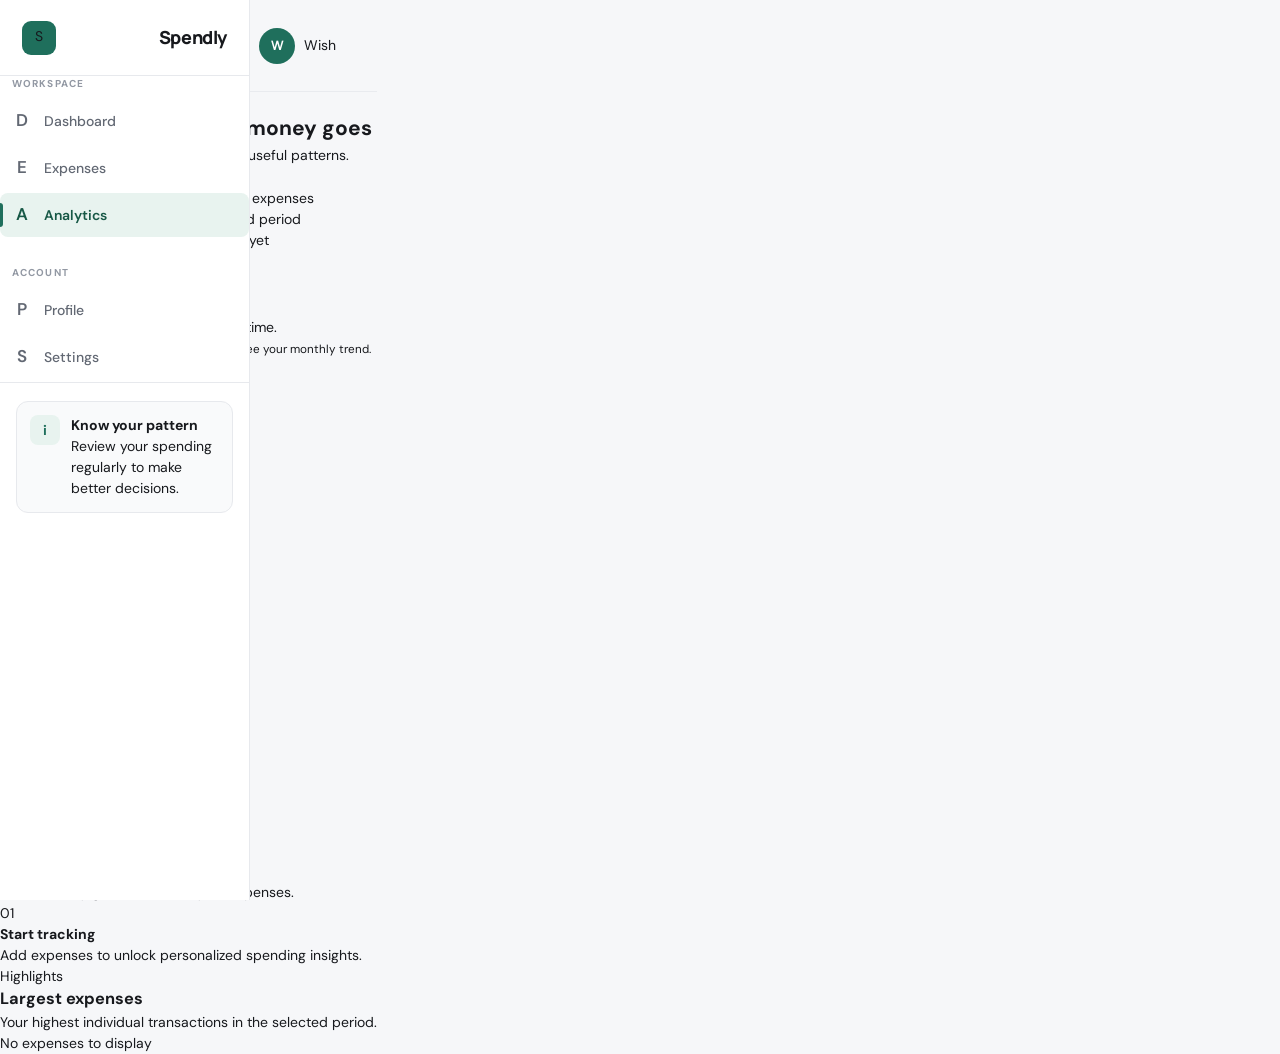
==== pages/analytics.html @ d22529df "Add additional SpendWise page" ====
<!DOCTYPE html>
<html lang="en">
<head>
    <meta charset="UTF-8">
    <meta name="viewport" content="width=device-width, initial-scale=1.0">
    <title>Analytics | Spendly</title>
    <meta name="description" content="Understand your student spending patterns with Spendly analytics.">
    <link rel="preconnect" href="https://fonts.googleapis.com">
    <link rel="preconnect" href="https://fonts.gstatic.com" crossorigin>
    <link href="https://fonts.googleapis.com/css2?family=DM+Sans:wght@400;500;600;700&family=Manrope:wght@500;600;700;800&display=swap" rel="stylesheet">
    <link rel="stylesheet" href="../css/style.css">
    <link rel="stylesheet" href="../css/analytics.css">
</head>
<body>

    <div class="app-shell">

        <aside class="sidebar" id="sidebar">
            <div class="sidebar-top">
                <a href="../index.html" class="brand">
                    <span class="brand-mark">S</span>
                    <span class="brand-name">Spendly</span>
                </a>

                <button class="sidebar-close" id="sidebarClose" type="button" aria-label="Close menu">
                    ×
                </button>
            </div>

            <nav class="main-nav">
                <p class="nav-label">Workspace</p>

                <a href="../index.html" class="nav-item">
                    <span class="nav-icon">D</span>
                    <span>Dashboard</span>
                </a>

                <a href="expenses.html" class="nav-item">
                    <span class="nav-icon">E</span>
                    <span>Expenses</span>
                </a>

                <a href="analytics.html" class="nav-item active">
                    <span class="nav-icon">A</span>
                    <span>Analytics</span>
                </a>

                <p class="nav-label nav-label-spaced">Account</p>

                <a href="profile.html" class="nav-item">
                    <span class="nav-icon">P</span>
                    <span>Profile</span>
                </a>

                <a href="settings.html" class="nav-item">
                    <span class="nav-icon">S</span>
                    <span>Settings</span>
                </a>
            </nav>

            <div class="sidebar-bottom">
                <div class="sidebar-tip">
                    <span class="tip-icon">i</span>
                    <div>
                        <strong>Know your pattern</strong>
                        <p>Review your spending regularly to make better decisions.</p>
                    </div>
                </div>
            </div>
        </aside>

        <div class="main-area">

            <header class="topbar">
                <button class="menu-toggle" id="menuToggle" type="button" aria-label="Open menu">
                    <span></span>
                    <span></span>
                    <span></span>
                </button>

                <div class="topbar-page">
                    <span class="page-eyebrow">Insights</span>
                    <h1>Analytics</h1>
                </div>

                <div class="topbar-actions">
                    <a href="profile.html" class="profile-button">
                        <span class="profile-avatar" id="profileAvatar">W</span>
                        <span class="profile-name" id="profileName">Wish</span>
                    </a>
                </div>
            </header>

            <main class="page-content analytics-page">

                <section class="page-heading analytics-heading">
                    <div>
                        <p class="section-kicker">Spending intelligence</p>
                        <h2>Understand where your money goes</h2>
                        <p class="section-description">
                            Turn your expense history into simple, useful patterns.
                        </p>
                    </div>

                    <div class="analytics-period">
                        <label for="analyticsPeriod">Period</label>
                        <select id="analyticsPeriod">
                            <option value="6">Last 6 months</option>
                            <option value="12">Last 12 months</option>
                            <option value="3">Last 3 months</option>
                            <option value="all">All time</option>
                        </select>
                    </div>
                </section>

                <section class="analytics-stat-grid">

                    <article class="analytics-stat-card">
                        <span class="analytics-stat-label">Total spending</span>
                        <strong id="analyticsTotal">₹0</strong>
                        <span class="analytics-stat-meta" id="analyticsTotalMeta">
                            Across all recorded expenses
                        </span>
                    </article>

                    <article class="analytics-stat-card">
                        <span class="analytics-stat-label">Monthly average</span>
                        <strong id="analyticsMonthlyAverage">₹0</strong>
                        <span class="analytics-stat-meta" id="analyticsAverageMeta">
                            Based on selected period
                        </span>
                    </article>

                    <article class="analytics-stat-card">
                        <span class="analytics-stat-label">Largest category</span>
                        <strong id="analyticsTopCategory">—</strong>
                        <span class="analytics-stat-meta" id="analyticsTopCategoryMeta">
                            No category data yet
                        </span>
                    </article>

                    <article class="analytics-stat-card">
                        <span class="analytics-stat-label">Highest expense</span>
                        <strong id="analyticsHighestExpense">₹0</strong>
                        <span class="analytics-stat-meta" id="analyticsHighestExpenseMeta">
                            No expenses yet
                        </span>
                    </article>

                </section>

                <section class="analytics-main-grid">

                    <article class="analytics-card spending-trend-card">

                        <div class="analytics-card-header">
                            <div>
                                <span class="card-kicker">Trend</span>
                                <h3>Monthly spending</h3>
                                <p>See how your spending changes over time.</p>
                            </div>
                        </div>

                        <div class="trend-chart" id="monthlyTrendChart">
                            <div class="analytics-empty-chart">
                                <span>No spending data yet</span>
                                <small>Add expenses to see your monthly trend.</small>
                            </div>
                        </div>

                    </article>

                    <article class="analytics-card category-card">

                        <div class="analytics-card-header">
                            <div>
                                <span class="card-kicker">Breakdown</span>
                                <h3>By category</h3>
                                <p>Where most of your money is going.</p>
                            </div>
                        </div>

                        <div class="category-breakdown" id="analyticsCategoryBreakdown">
                            <div class="analytics-empty">
                                <span>No category data yet</span>
                            </div>
                        </div>

                    </article>

                </section>

                <section class="analytics-lower-grid">

                    <article class="analytics-card comparison-card">

                        <div class="analytics-card-header">
                            <div>
                                <span class="card-kicker">Comparison</span>
                                <h3>Spending by month</h3>
                                <p>Compare your recent monthly totals.</p>
                            </div>
                        </div>

                        <div class="monthly-comparison" id="monthlyComparison">
                            <div class="analytics-empty">
                                <span>No monthly data yet</span>
                            </div>
                        </div>

                    </article>

                    <article class="analytics-card insights-card">

                        <div class="analytics-card-header">
                            <div>
                                <span class="card-kicker">Observations</span>
                                <h3>What your data says</h3>
                                <p>Automatically generated from your expenses.</p>
                            </div>
                        </div>

                        <div class="insights-list" id="analyticsInsights">
                            <div class="analytics-insight">
                                <span class="insight-number">01</span>
                                <div>
                                    <strong>Start tracking</strong>
                                    <p>Add expenses to unlock personalized spending insights.</p>
                                </div>
                            </div>
                        </div>

                    </article>

                </section>

                <section class="analytics-card top-expenses-card">

                    <div class="analytics-card-header">
                        <div>
                            <span class="card-kicker">Highlights</span>
                            <h3>Largest expenses</h3>
                            <p>Your highest individual transactions in the selected period.</p>
                        </div>
                    </div>

                    <div class="top-expenses-list" id="topExpensesList">
                        <div class="analytics-empty">
                            <span>No expenses to display</span>
                        </div>
                    </div>

                </section>

            </main>
        </div>
    </div>

    <div class="mobile-overlay" id="mobileOverlay"></div>

    <div class="toast" id="toast">
        <span class="toast-icon" id="toastIcon">✓</span>
        <span id="toastMessage">Done</span>
    </div>

    <script src="../js/storage.js"></script>
    <script src="../js/analytics.js"></script>

</body>
</html>
---- css/style.css ----
@import url('https://fonts.googleapis.com/css2?family=DM+Sans:wght@400;500;600;700&family=Manrope:wght@500;600;700;800&display=swap');

:root {
    --bg: #f6f7f9;
    --surface: #ffffff;
    --surface-soft: #f9fafb;
    --border: #e7e9ed;
    --border-strong: #d9dce2;
    --text: #17191d;
    --text-secondary: #626873;
    --text-muted: #9298a3;
    --primary: #1f6f5c;
    --primary-dark: #175846;
    --primary-soft: #e8f3ef;
    --danger: #c84c4c;
    --danger-soft: #fceeee;
    --warning: #b7791f;
    --shadow-sm: 0 1px 2px rgba(20, 25, 30, 0.04);
    --shadow-md: 0 8px 30px rgba(20, 25, 30, 0.08);
    --sidebar-width: 250px;
    --topbar-height: 76px;
    --radius-sm: 8px;
    --radius-md: 12px;
    --radius-lg: 16px;
    --transition: 180ms ease;
}

* {
    margin: 0;
    padding: 0;
    box-sizing: border-box;
}

html {
    scroll-behavior: smooth;
}

body {
    min-height: 100vh;
    background: var(--bg);
    color: var(--text);
    font-family: "DM Sans", sans-serif;
    font-size: 14px;
    line-height: 1.5;
    -webkit-font-smoothing: antialiased;
}

button,
input,
select,
textarea {
    font: inherit;
}

button,
a,
select {
    -webkit-tap-highlight-color: transparent;
}

button {
    border: 0;
    cursor: pointer;
}

a {
    color: inherit;
    text-decoration: none;
}

button:focus-visible,
a:focus-visible,
input:focus-visible,
select:focus-visible,
textarea:focus-visible {
    outline: 3px solid rgba(31, 111, 92, 0.18);
    outline-offset: 2px;
}

.app-shell {
    min-height: 100vh;
    display: flex;
}

.sidebar {
    position: fixed;
    inset: 0 auto 0 0;
    z-index: 100;
    width: var(--sidebar-width);
    height: 100vh;
    display: flex;
    flex-direction: column;
    background: var(--surface);
    border-right: 1px solid var(--border);
}

.brand {
    height: var(--topbar-height);
    padding: 0 22px;
    display: flex;
    align-items: center;
    justify-content: space-between;
    border-bottom: 1px solid var(--border);
}

.brand-link {
    display: inline-flex;
    align-items: center;
    gap: 11px;
}

.brand-mark {
    width: 34px;
    height: 34px;
    display: flex;
    align-items: flex-end;
    justify-content: center;
    gap: 3px;
    padding: 8px;
    background: var(--primary);
    border-radius: 9px;
}

.brand-mark span {
    display: block;
    width: 4px;
    background: #ffffff;
    border-radius: 3px;
}

.brand-mark span:nth-child(1) {
    height: 8px;
}

.brand-mark span:nth-child(2) {
    height: 13px;
}

.brand-mark span:nth-child(3) {
    height: 18px;
}

.brand-name {
    font-family: "Manrope", sans-serif;
    font-size: 18px;
    font-weight: 800;
    letter-spacing: -0.4px;
}

.sidebar-close {
    display: none;
    width: 34px;
    height: 34px;
    background: transparent;
    color: var(--text-secondary);
    font-size: 25px;
    line-height: 1;
}

.main-navigation {
    flex: 1;
    padding: 25px 14px;
    overflow-y: auto;
}

.nav-label {
    padding: 0 12px;
    margin-bottom: 8px;
    color: var(--text-muted);
    font-size: 10px;
    font-weight: 700;
    letter-spacing: 1.1px;
    text-transform: uppercase;
}

.nav-label-spaced {
    margin-top: 28px;
}

.nav-item {
    position: relative;
    min-height: 44px;
    margin-bottom: 3px;
    padding: 0 12px;
    display: flex;
    align-items: center;
    gap: 12px;
    color: var(--text-secondary);
    border-radius: var(--radius-sm);
    font-weight: 500;
    transition:
        background var(--transition),
        color var(--transition);
}

.nav-item:hover {
    background: var(--surface-soft);
    color: var(--text);
}

.nav-item.active {
    background: var(--primary-soft);
    color: var(--primary-dark);
    font-weight: 600;
}

.nav-item.active::before {
    content: "";
    position: absolute;
    left: 0;
    top: 10px;
    bottom: 10px;
    width: 3px;
    border-radius: 0 4px 4px 0;
    background: var(--primary);
}

.nav-icon {
    width: 20px;
    display: inline-flex;
    align-items: center;
    justify-content: center;
    color: currentColor;
    font-size: 17px;
    font-weight: 600;
}

.sidebar-bottom {
    padding: 18px 16px 20px;
    border-top: 1px solid var(--border);
}

.sidebar-tip {
    display: flex;
    gap: 11px;
    padding: 13px;
    background: var(--surface-soft);
    border: 1px solid var(--border);
    border-radius: var(--radius-md);
}

.tip-icon {
    width: 30px;
    height: 30px;
    flex: 0 0 auto;
    display: grid;
    place-items: center;
    background: var(--primary-soft);
    color: var(--primary);
    border-radius: 8px;
    font-weight: 700;
}

.tip-content {
    min-width: 0;
}

.tip-content strong {
    display: block;
    margin-bottom: 2px;
    font-size: 12px;
}

.tip-content p {
    color: var(--text-muted);
    font-size: 11px;
}

.sidebar-version {
    margin-top: 14px;
    color: var(--text-muted);
    font-size: 10px;
    text-align: center;
}

.sidebar-overlay {
    display: none;
}

.main-content {
    width: calc(100% - var(--sidebar-width));
    min-width: 0;
    min-height: 100vh;
    margin-left: var(--sidebar-width);
}

.topbar {
    position: sticky;
    top: 0;
    z-index: 50;
    min-height: var(--topbar-height);
    padding: 14px 36px;
    display: flex;
    align-items: center;
    justify-content: space-between;
    gap: 20px;
    background: rgba(246, 247, 249, 0.94);
    border-bottom: 1px solid rgba(231, 233, 237, 0.8);
    backdrop-filter: blur(12px);
}

.topbar-left,
.topbar-right {
    display: flex;
    align-items: center;
}

.topbar-left {
    gap: 14px;
}

.topbar-right {
    gap: 18px;
}

.menu-button {
    display: none;
    width: 40px;
    height: 40px;
    padding: 10px;
    flex-direction: column;
    justify-content: center;
    gap: 4px;
    background: var(--surface);
    border: 1px solid var(--border);
    border-radius: var(--radius-sm);
}

.menu-button span {
    display: block;
    width: 17px;
    height: 2px;
    margin: auto;
    background: var(--text);
    border-radius: 2px;
}

.page-eyebrow,
.card-eyebrow,
.welcome-label {
    color: var(--text-muted);
    font-size: 10px;
    font-weight: 700;
    letter-spacing: 1px;
    text-transform: uppercase;
}

.page-heading h1 {
    margin-top: 1px;
    font-family: "Manrope", sans-serif;
    font-size: 20px;
    font-weight: 700;
    letter-spacing: -0.4px;
}

.current-date {
    color: var(--text-secondary);
    font-size: 12px;
    white-space: nowrap;
}

.profile-button {
    display: flex;
    align-items: center;
    gap: 9px;
    padding: 3px 5px 3px 3px;
    border-radius: 10px;
    transition: background var(--transition);
}

.profile-button:hover {
    background: var(--surface);
}

.profile-avatar {
    width: 36px;
    height: 36px;
    display: grid;
    place-items: center;
    background: var(--primary);
    color: #ffffff;
    border-radius: 50%;
    font-family: "Manrope", sans-serif;
    font-size: 13px;
    font-weight: 700;
}

.profile-meta {
    display: flex;
    flex-direction: column;
    line-height: 1.25;
}

.profile-meta strong {
    font-size: 12px;
    font-weight: 600;
}

.profile-meta span {
    margin-top: 2px;
    color: var(--text-muted);
    font-size: 10px;
}

.dashboard-content {
    width: min(1440px, 100%);
    margin: 0 auto;
    padding: 34px 36px 40px;
}

.welcome-section {
    display: flex;
    align-items: flex-end;
    justify-content: space-between;
    gap: 25px;
    margin-bottom: 28px;
}

.welcome-section h2 {
    margin-top: 5px;
    font-family: "Manrope", sans-serif;
    font-size: clamp(24px, 3vw, 32px);
    font-weight: 700;
    letter-spacing: -1px;
}

.welcome-description {
    max-width: 580px;
    margin-top: 7px;
    color: var(--text-secondary);
    font-size: 13px;
}

.primary-button,
.secondary-button {
    min-height: 42px;
    display: inline-flex;
    align-items: center;
    justify-content: center;
    gap: 8px;
    padding: 0 16px;
    border-radius: var(--radius-sm);
    font-size: 12px;
    font-weight: 600;
    transition:
        transform var(--transition),
        background var(--transition),
        border-color var(--transition),
        box-shadow var(--transition);
}

.primary-button {
    background: var(--primary);
    color: #ffffff;
    box-shadow: 0 3px 10px rgba(31, 111, 92, 0.14);
}

.primary-button:hover {
    background: var(--primary-dark);
    box-shadow: 0 5px 15px rgba(31, 111, 92, 0.2);
}

.primary-button:active,
.secondary-button:active {
    transform: translateY(1px);
}

.secondary-button {
    background: var(--surface);
    color: var(--text);
    border: 1px solid var(--border-strong);
}

.secondary-button:hover {
    background: var(--surface-soft);
    border-color: #cdd1d7;
}

.button-icon {
    font-size: 17px;
    font-weight: 400;
    line-height: 1;
}

.summary-grid {
    display: grid;
    grid-template-columns: repeat(4, minmax(0, 1fr));
    gap: 14px;
    margin-bottom: 18px;
}

.summary-card {
    min-height: 145px;
    padding: 18px;
    background: var(--surface);
    border: 1px solid var(--border);
    border-radius: var(--radius-md);
    box-shadow: var(--shadow-sm);
}

.summary-card-top {
    display: flex;
    align-items: center;
    justify-content: space-between;
    gap: 10px;
}

.summary-icon {
    width: 34px;
    height: 34px;
    display: grid;
    place-items: center;
    background: var(--primary-soft);
    color: var(--primary);
    border-radius: 9px;
    font-size: 14px;
    font-weight: 700;
}

.summary-period {
    color: var(--text-muted);
    font-size: 10px;
}

.summary-card-body {
    margin-top: 19px;
}

.summary-card-body p {
    color: var(--text-secondary);
    font-size: 11px;
}

.summary-card-body h3 {
    margin-top: 2px;
    font-family: "Manrope", sans-serif;
    font-size: 24px;
    font-weight: 700;
    letter-spacing: -0.7px;
}

.dashboard-grid {
    display: grid;
    grid-template-columns: minmax(0, 1.55fr) minmax(320px, 0.85fr);
    gap: 18px;
    margin-bottom: 18px;
}

.dashboard-card {
    background: var(--surface);
    border: 1px solid var(--border);
    border-radius: var(--radius-md);
    box-shadow: var(--shadow-sm);
}

.spending-card,
.category-card {
    min-height: 390px;
}

.card-header {
    min-height: 76px;
    padding: 17px 19px;
    display: flex;
    align-items: center;
    justify-content: space-between;
    gap: 15px;
    border-bottom: 1px solid var(--border);
}

.card-header h3 {
    margin-top: 2px;
    font-family: "Manrope", sans-serif;
    font-size: 15px;
    font-weight: 700;
    letter-spacing: -0.25px;
}

.select-control {
    height: 34px;
    padding: 0 30px 0 10px;
    background: var(--surface);
    color: var(--text-secondary);
    border: 1px solid var(--border);
    border-radius: 7px;
    font-size: 11px;
    cursor: pointer;
}

.text-link {
    color: var(--primary);
    font-size: 11px;
    font-weight: 600;
    white-space: nowrap;
}

.text-link:hover {
    color: var(--primary-dark);
    text-decoration: underline;
    text-underline-offset: 3px;
}

.chart-container {
    height: 312px;
    padding: 20px;
}

.chart {
    position: relative;
    width: 100%;
    height: 100%;
    display: flex;
    align-items: center;
    justify-content: center;
}

.chart-empty {
    color: var(--text-muted);
    text-align: center;
}

.chart-empty span {
    width: 42px;
    height: 42px;
    margin: 0 auto 10px;
    display: grid;
    place-items: center;
    background: var(--surface-soft);
    color: var(--text-secondary);
    border: 1px solid var(--border);
    border-radius: 50%;
    font-weight: 700;
}

.chart-empty p {
    max-width: 220px;
    font-size: 11px;
}

.category-list {
    padding: 9px 19px 16px;
}

.category-row {
    padding: 14px 0;
    display: grid;
    grid-template-columns: 30px minmax(0, 1fr) auto;
    align-items: center;
    gap: 11px;
    border-bottom: 1px solid var(--border);
}

.category-row:last-child {
    border-bottom: 0;
}

.category-icon {
    width: 30px;
    height: 30px;
    display: grid;
    place-items: center;
    background: var(--surface-soft);
    border: 1px solid var(--border);
    border-radius: 8px;
    font-size: 12px;
}

.category-info {
    min-width: 0;
}

.category-name {
    display: flex;
    align-items: center;
    justify-content: space-between;
    gap: 10px;
    color: var(--text);
    font-size: 11px;
    font-weight: 600;
}

.category-progress {
    height: 5px;
    margin-top: 7px;
    overflow: hidden;
    background: #eef0f2;
    border-radius: 99px;
}

.category-progress-bar {
    height: 100%;
    min-width: 2px;
    background: var(--primary);
    border-radius: inherit;
}

.category-amount {
    color: var(--text-secondary);
    font-size: 11px;
    font-weight: 600;
    white-space: nowrap;
}

.category-empty {
    min-height: 280px;
    display: flex;
    align-items: center;
    justify-content: center;
    flex-direction: column;
    padding: 30px;
    color: var(--text-muted);
    text-align: center;
}

.empty-icon {
    width: 38px;
    height: 38px;
    margin-bottom: 10px;
    display: grid;
    place-items: center;
    background: var(--surface-soft);
    color: var(--text-secondary);
    border: 1px solid var(--border);
    border-radius: 50%;
    font-weight: 700;
}

.category-empty p {
    max-width: 210px;
    font-size: 11px;
}

.recent-expenses-card {
    overflow: hidden;
}

.expense-table-wrapper {
    width: 100%;
    overflow-x: auto;
}

.expense-table {
    width: 100%;
    min-width: 620px;
    border-collapse: collapse;
}

.expense-table th {
    padding: 13px 19px;
    background: var(--surface-soft);
    color: var(--text-muted);
    border-bottom: 1px solid var(--border);
    font-size: 10px;
    font-weight: 700;
    letter-spacing: 0.5px;
    text-align: left;
    text-transform: uppercase;
}

.expense-table td {
    padding: 14px 19px;
    border-bottom: 1px solid var(--border);
    color: var(--text-secondary);
    font-size: 11px;
}

.expense-table tbody tr:last-child td {
    border-bottom: 0;
}

.amount-column {
    text-align: right !important;
}

.table-empty-row td {
    padding: 0;
}

.table-empty {
    min-height: 260px;
    display: flex;
    align-items: center;
    justify-content: center;
    flex-direction: column;
    text-align: center;
}

.table-empty .empty-icon {
    margin-bottom: 12px;
}

.table-empty h4 {
    font-family: "Manrope", sans-serif;
    font-size: 14px;
}

.table-empty p {
    max-width: 280px;
    margin: 5px auto 14px;
    color: var(--text-muted);
    font-size: 11px;
}

.insight-card {
    min-height: 105px;
    margin-top: 18px;
    padding: 20px;
    display: flex;
    align-items: center;
    gap: 15px;
    background: var(--primary-soft);
    border: 1px solid #d6e9e2;
    border-radius: var(--radius-md);
}

.insight-symbol {
    width: 42px;
    height: 42px;
    flex: 0 0 auto;
    display: grid;
    place-items: center;
    background: var(--surface);
    color: var(--primary);
    border: 1px solid #d6e9e2;
    border-radius: 10px;
    font-size: 17px;
}

.insight-content {
    min-width: 0;
}

.insight-content h3 {
    margin-top: 2px;
    font-family: "Manrope", sans-serif;
    font-size: 14px;
    font-weight: 700;
}

.insight-content > p:last-child {
    margin-top: 2px;
    color: var(--text-secondary);
    font-size: 11px;
}

.app-footer {
    padding: 0 36px 30px;
    display: flex;
    align-items: center;
    justify-content: space-between;
    gap: 15px;
    color: var(--text-muted);
    font-size: 10px;
}

.footer-links {
    display: flex;
    align-items: center;
    gap: 8px;
}

.footer-links a {
    color: var(--text-secondary);
}

.footer-links a:hover {
    color: var(--primary);
}

.modal-backdrop {
    position: fixed;
    inset: 0;
    z-index: 200;
    padding: 20px;
    display: none;
    align-items: center;
    justify-content: center;
    background: rgba(17, 20, 24, 0.46);
    backdrop-filter: blur(3px);
}

.modal-backdrop.open {
    display: flex;
}

.modal {
    width: min(100%, 500px);
    max-height: calc(100vh - 40px);
    overflow-y: auto;
    background: var(--surface);
    border: 1px solid var(--border);
    border-radius: var(--radius-lg);
    box-shadow: var(--shadow-md);
    animation: modalIn 180ms ease;
}

@keyframes modalIn {
    from {
        opacity: 0;
        transform: translateY(8px) scale(0.99);
    }

    to {
        opacity: 1;
        transform: translateY(0) scale(1);
    }
}

.modal-header {
    padding: 20px 22px;
    display: flex;
    align-items: flex-start;
    justify-content: space-between;
    gap: 15px;
    border-bottom: 1px solid var(--border);
}

.modal-header h2 {
    margin-top: 2px;
    font-family: "Manrope", sans-serif;
    font-size: 18px;
    letter-spacing: -0.4px;
}

.modal-close {
    width: 32px;
    height: 32px;
    display: grid;
    place-items: center;
    background: var(--surface-soft);
    color: var(--text-secondary);
    border: 1px solid var(--border);
    border-radius: 8px;
    font-size: 20px;
    line-height: 1;
    transition:
        background var(--transition),
        color var(--transition);
}

.modal-close:hover {
    background: var(--danger-soft);
    color: var(--danger);
}

#expenseForm {
    padding: 22px;
}

.form-group {
    margin-bottom: 17px;
}

.form-group label {
    display: block;
    margin-bottom: 7px;
    color: var(--text);
    font-size: 11px;
    font-weight: 600;
}

.optional {
    margin-left: 4px;
    color: var(--text-muted);
    font-weight: 400;
}

.form-group input,
.form-group select,
.form-group textarea {
    width: 100%;
    background: var(--surface);
    color: var(--text);
    border: 1px solid var(--border-strong);
    border-radius: 8px;
    transition:
        border-color var(--transition),
        box-shadow var(--transition);
}

.form-group input,
.form-group select {
    height: 42px;
    padding: 0 12px;
}

.form-group textarea {
    min-height: 84px;
    padding: 10px 12px;
    resize: vertical;
}

.form-group input::placeholder,
.form-group textarea::placeholder {
    color: #aeb3ba;
}

.form-group input:hover,
.form-group select:hover,
.form-group textarea:hover {
    border-color: #c8ccd2;
}

.form-group input:focus,
.form-group select:focus,
.form-group textarea:focus {
    border-color: var(--primary);
    box-shadow: 0 0 0 3px rgba(31, 111, 92, 0.09);
    outline: none;
}

.amount-input {
    position: relative;
}

.amount-input > span {
    position: absolute;
    left: 12px;
    top: 50%;
    z-index: 1;
    transform: translateY(-50%);
    color: var(--text-secondary);
    font-size: 13px;
    font-weight: 600;
}

.amount-input input {
    padding-left: 29px;
}

.form-row {
    display: grid;
    grid-template-columns: 1fr 1fr;
    gap: 13px;
}

.form-error {
    display: block;
    min-height: 0;
    margin-top: 4px;
    color: var(--danger);
    font-size: 10px;
}

.input-error {
    border-color: var(--danger) !important;
    box-shadow: 0 0 0 3px rgba(200, 76, 76, 0.08) !important;
}

.modal-actions {
    margin-top: 23px;
    padding-top: 17px;
    display: flex;
    justify-content: flex-end;
    gap: 9px;
    border-top: 1px solid var(--border);
}

.toast {
    position: fixed;
    right: 24px;
    bottom: 24px;
    z-index: 300;
    max-width: min(360px, calc(100vw - 32px));
    padding: 11px 14px;
    display: flex;
    align-items: center;
    gap: 9px;
    background: #202327;
    color: #ffffff;
    border-radius: 9px;
    box-shadow: var(--shadow-md);
    opacity: 0;
    pointer-events: none;
    transform: translateY(10px);
    transition:
        opacity 180ms ease,
        transform 180ms ease;
}

.toast.show {
    opacity: 1;
    transform: translateY(0);
}

.toast-icon {
    width: 21px;
    height: 21px;
    display: grid;
    place-items: center;
    background: var(--primary);
    border-radius: 50%;
    font-size: 11px;
    font-weight: 700;
}

.toast-message {
    font-size: 11px;
    font-weight: 500;
}

@media (max-width: 1180px) {
    :root {
        --sidebar-width: 220px;
    }

    .dashboard-content,
    .topbar {
        padding-left: 25px;
        padding-right: 25px;
    }

    .app-footer {
        padding-left: 25px;
        padding-right: 25px;
    }

    .summary-grid {
        grid-template-columns: repeat(2, minmax(0, 1fr));
    }

    .dashboard-grid {
        grid-template-columns: 1fr;
    }

    .category-card {
        min-height: auto;
    }

    .category-list {
        display: grid;
        grid-template-columns: repeat(2, minmax(0, 1fr));
        column-gap: 25px;
    }

    .category-empty {
        grid-column: 1 / -1;
    }
}

@media (max-width: 760px) {
    :root {
        --sidebar-width: 250px;
    }

    .sidebar {
        transform: translateX(-100%);
        transition: transform 220ms ease;
        box-shadow: none;
    }

    .sidebar.open {
        transform: translateX(0);
        box-shadow: 10px 0 30px rgba(20, 25, 30, 0.12);
    }

    .sidebar-close {
        display: block;
    }

    .sidebar-overlay {
        position: fixed;
        inset: 0;
        z-index: 90;
        background: rgba(17, 20, 24, 0.4);
    }

    .sidebar-overlay.open {
        display: block;
    }

    .main-content {
        width: 100%;
        margin-left: 0;
    }

    .topbar {
        min-height: 68px;
        padding: 12px 18px;
    }

    .menu-button {
        display: flex;
    }

    .current-date {
        display: none;
    }

    .profile-meta {
        display: none;
    }

    .dashboard-content {
        padding: 25px 18px 30px;
    }

    .welcome-section {
        align-items: flex-start;
        flex-direction: column;
        margin-bottom: 23px;
    }

    .welcome-section .primary-button {
        width: 100%;
    }

    .summary-grid {
        gap: 10px;
    }

    .summary-card {
        min-height: 132px;
        padding: 14px;
    }

    .summary-card-body {
        margin-top: 15px;
    }

    .summary-card-body h3 {
        font-size: 20px;
    }

    .dashboard-grid {
        gap: 12px;
        margin-bottom: 12px;
    }

    .spending-card {
        min-height: 350px;
    }

    .chart-container {
        height: 270px;
        padding: 14px;
    }

    .category-list {
        display: block;
        padding-left: 16px;
        padding-right: 16px;
    }

    .card-header {
        padding: 15px;
    }

    .expense-table th,
    .expense-table td {
        padding-left: 14px;
        padding-right: 14px;
    }

    .insight-card {
        margin-top: 12px;
        padding: 16px;
        align-items: flex-start;
    }

    .app-footer {
        padding: 0 18px 25px;
        flex-direction: column;
        align-items: flex-start;
    }
}

@media (max-width: 480px) {
    .topbar-left {
        gap: 9px;
    }

    .page-heading h1 {
        font-size: 18px;
    }

    .summary-grid {
        grid-template-columns: 1fr 1fr;
    }

    .summary-card {
        min-height: 125px;
    }

    .summary-period {
        display: none;
    }

    .summary-card-body h3 {
        font-size: 18px;
    }

    .form-row {
        grid-template-columns: 1fr;
        gap: 0;
    }

    .modal-backdrop {
        padding: 10px;
        align-items: flex-end;
    }

    .modal {
        max-height: calc(100vh - 20px);
        border-radius: 16px 16px 10px 10px;
    }

    #expenseForm {
        padding: 18px;
    }

    .modal-header {
        padding: 17px 18px;
    }

    .modal-actions {
        flex-direction: column-reverse;
    }

    .modal-actions button {
        width: 100%;
    }

    .toast {
        right: 16px;
        bottom: 16px;
    }
}

@media (prefers-reduced-motion: reduce) {
    html {
        scroll-behavior: auto;
    }

    *,
    *::before,
    *::after {
        animation-duration: 0.01ms !important;
        animation-iteration-count: 1 !important;
        transition-duration: 0.01ms !important;
    }
}
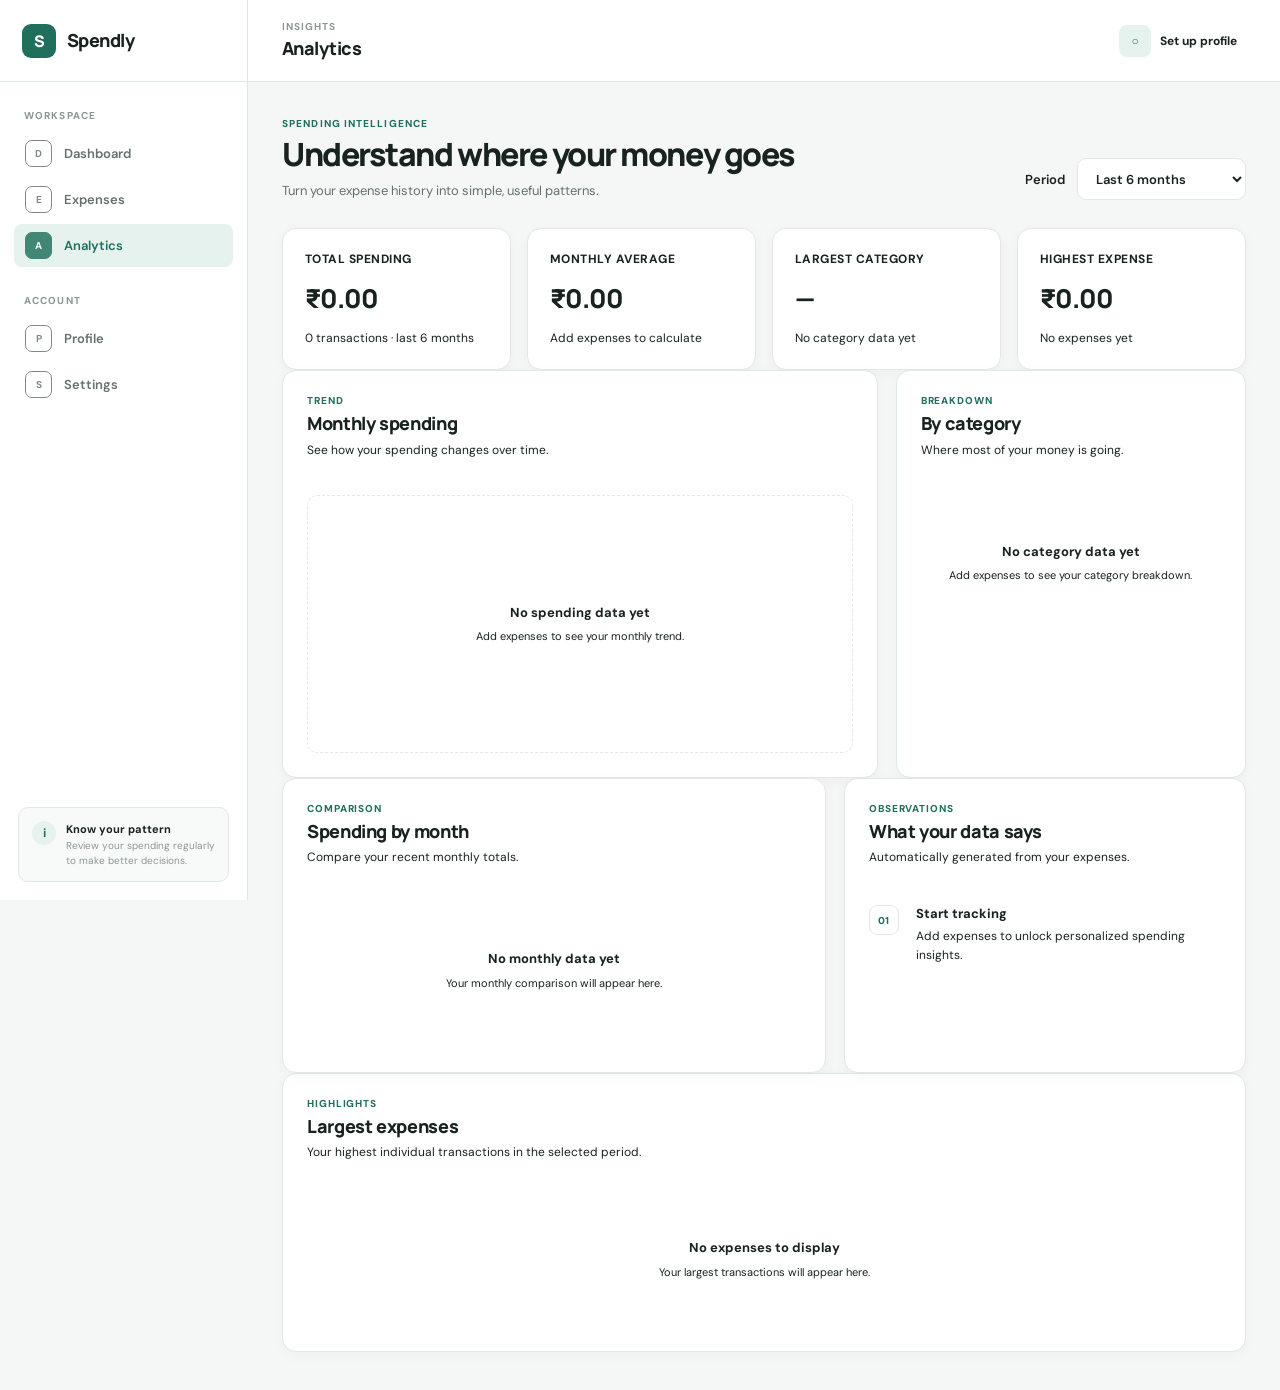
==== commit e754a256: "Complete SpendWise project updates" ====
--- a/pages/analytics.html
+++ b/pages/analytics.html
@@ -4,7 +4,7 @@
     <meta charset="UTF-8">
     <meta name="viewport" content="width=device-width, initial-scale=1.0">
     <title>Analytics | Spendly</title>
-    <meta name="description" content="Understand your student spending patterns with Spendly analytics.">
+    <meta name="description" content="Understand your spending patterns with Spendly analytics.">
     <link rel="preconnect" href="https://fonts.googleapis.com">
     <link rel="preconnect" href="https://fonts.gstatic.com" crossorigin>
     <link href="https://fonts.googleapis.com/css2?family=DM+Sans:wght@400;500;600;700&family=Manrope:wght@500;600;700;800&display=swap" rel="stylesheet">
@@ -85,8 +85,8 @@
 
                 <div class="topbar-actions">
                     <a href="profile.html" class="profile-button">
-                        <span class="profile-avatar" id="profileAvatar">W</span>
-                        <span class="profile-name" id="profileName">Wish</span>
+                        <span class="profile-avatar" id="profileAvatar">○</span>
+                        <span class="profile-name" id="profileName">Set up profile</span>
                     </a>
                 </div>
             </header>
--- a/css/style.css
+++ b/css/style.css
@@ -1,37 +1,81 @@
-@import url('https://fonts.googleapis.com/css2?family=DM+Sans:wght@400;500;600;700&family=Manrope:wght@500;600;700;800&display=swap');
-
 :root {
-    --bg: #f6f7f9;
+    --bg: #f5f7f6;
     --surface: #ffffff;
-    --surface-soft: #f9fafb;
-    --border: #e7e9ed;
-    --border-strong: #d9dce2;
-    --text: #17191d;
-    --text-secondary: #626873;
-    --text-muted: #9298a3;
+    --surface-soft: #f8faf9;
+    --surface-muted: #eef3f1;
+    --border: #e2e8e5;
+    --border-strong: #d4ddd9;
+    --text: #18221f;
+    --text-secondary: #64716c;
+    --text-muted: #8b9792;
     --primary: #1f6f5c;
-    --primary-dark: #175846;
-    --primary-soft: #e8f3ef;
-    --danger: #c84c4c;
-    --danger-soft: #fceeee;
-    --warning: #b7791f;
-    --shadow-sm: 0 1px 2px rgba(20, 25, 30, 0.04);
-    --shadow-md: 0 8px 30px rgba(20, 25, 30, 0.08);
-    --sidebar-width: 250px;
-    --topbar-height: 76px;
+    --primary-dark: #185746;
+    --primary-soft: #e6f2ee;
+    --danger: #b94a48;
+    --danger-soft: #fbeceb;
+    --warning: #a56b22;
+    --warning-soft: #fff4df;
+    --shadow-sm: 0 2px 8px rgba(25, 42, 35, 0.05);
+    --shadow-md: 0 8px 24px rgba(25, 42, 35, 0.08);
     --radius-sm: 8px;
     --radius-md: 12px;
     --radius-lg: 16px;
+    --sidebar-width: 248px;
     --transition: 180ms ease;
 }
 
+html[data-theme="dark"] {
+    --bg: #111716;
+    --surface: #18201e;
+    --surface-soft: #1c2623;
+    --surface-muted: #24302d;
+    --border: #2c3835;
+    --border-strong: #394641;
+    --text: #edf3f0;
+    --text-secondary: #a5b2ad;
+    --text-muted: #78857f;
+    --primary: #5eb69d;
+    --primary-dark: #78c9b0;
+    --primary-soft: #19372f;
+    --danger: #e27673;
+    --danger-soft: #402423;
+    --warning: #d39a4e;
+    --warning-soft: #3b2d1d;
+    --shadow-sm: 0 2px 8px rgba(0, 0, 0, 0.2);
+    --shadow-md: 0 8px 24px rgba(0, 0, 0, 0.28);
+}
+
+@media (prefers-color-scheme: dark) {
+    html:not([data-theme="light"]) {
+        --bg: #111716;
+        --surface: #18201e;
+        --surface-soft: #1c2623;
+        --surface-muted: #24302d;
+        --border: #2c3835;
+        --border-strong: #394641;
+        --text: #edf3f0;
+        --text-secondary: #a5b2ad;
+        --text-muted: #78857f;
+        --primary: #5eb69d;
+        --primary-dark: #78c9b0;
+        --primary-soft: #19372f;
+        --danger: #e27673;
+        --danger-soft: #402423;
+        --warning: #d39a4e;
+        --warning-soft: #3b2d1d;
+        --shadow-sm: 0 2px 8px rgba(0, 0, 0, 0.2);
+        --shadow-md: 0 8px 24px rgba(0, 0, 0, 0.28);
+    }
+}
+
 * {
+    box-sizing: border-box;
     margin: 0;
     padding: 0;
-    box-sizing: border-box;
 }
 
 html {
+    min-height: 100%;
     scroll-behavior: smooth;
 }
 
@@ -42,7 +86,9 @@
     font-family: "DM Sans", sans-serif;
     font-size: 14px;
     line-height: 1.5;
-    -webkit-font-smoothing: antialiased;
+    transition:
+        background-color var(--transition),
+        color var(--transition);
 }
 
 button,
@@ -54,12 +100,13 @@
 
 button,
 a,
-select {
+select,
+input,
+textarea {
     -webkit-tap-highlight-color: transparent;
 }
 
 button {
-    border: 0;
     cursor: pointer;
 }
 
@@ -73,123 +120,110 @@
 input:focus-visible,
 select:focus-visible,
 textarea:focus-visible {
-    outline: 3px solid rgba(31, 111, 92, 0.18);
+    outline: 3px solid rgba(31, 111, 92, 0.22);
     outline-offset: 2px;
 }
 
+::selection {
+    background: var(--primary-soft);
+    color: var(--primary-dark);
+}
+
 .app-shell {
+    display: flex;
     min-height: 100vh;
-    display: flex;
 }
 
 .sidebar {
     position: fixed;
     inset: 0 auto 0 0;
     z-index: 100;
+    display: flex;
     width: var(--sidebar-width);
-    height: 100vh;
-    display: flex;
     flex-direction: column;
+    border-right: 1px solid var(--border);
     background: var(--surface);
-    border-right: 1px solid var(--border);
-}
-
-.brand {
-    height: var(--topbar-height);
-    padding: 0 22px;
+    transition:
+        background-color var(--transition),
+        border-color var(--transition),
+        transform 220ms ease;
+}
+
+.sidebar-top {
     display: flex;
     align-items: center;
     justify-content: space-between;
+    height: 82px;
+    padding: 0 22px;
     border-bottom: 1px solid var(--border);
 }
 
-.brand-link {
+.brand {
     display: inline-flex;
     align-items: center;
     gap: 11px;
 }
 
 .brand-mark {
+    display: grid;
     width: 34px;
     height: 34px;
-    display: flex;
-    align-items: flex-end;
-    justify-content: center;
-    gap: 3px;
-    padding: 8px;
+    place-items: center;
+    border-radius: 9px;
     background: var(--primary);
-    border-radius: 9px;
-}
-
-.brand-mark span {
-    display: block;
-    width: 4px;
-    background: #ffffff;
-    border-radius: 3px;
-}
-
-.brand-mark span:nth-child(1) {
-    height: 8px;
-}
-
-.brand-mark span:nth-child(2) {
-    height: 13px;
-}
-
-.brand-mark span:nth-child(3) {
-    height: 18px;
+    color: #ffffff;
+    font-family: "Manrope", sans-serif;
+    font-size: 16px;
+    font-weight: 800;
 }
 
 .brand-name {
+    color: var(--text);
     font-family: "Manrope", sans-serif;
     font-size: 18px;
     font-weight: 800;
-    letter-spacing: -0.4px;
+    letter-spacing: -0.03em;
 }
 
 .sidebar-close {
     display: none;
-    width: 34px;
-    height: 34px;
+    border: 0;
     background: transparent;
     color: var(--text-secondary);
-    font-size: 25px;
+    font-size: 28px;
     line-height: 1;
 }
 
-.main-navigation {
-    flex: 1;
-    padding: 25px 14px;
-    overflow-y: auto;
+.main-nav {
+    padding: 26px 14px;
 }
 
 .nav-label {
-    padding: 0 12px;
-    margin-bottom: 8px;
+    margin: 0 10px 9px;
     color: var(--text-muted);
     font-size: 10px;
     font-weight: 700;
-    letter-spacing: 1.1px;
+    letter-spacing: 0.11em;
     text-transform: uppercase;
 }
 
 .nav-label-spaced {
-    margin-top: 28px;
+    margin-top: 26px;
 }
 
 .nav-item {
-    position: relative;
-    min-height: 44px;
-    margin-bottom: 3px;
-    padding: 0 12px;
     display: flex;
     align-items: center;
     gap: 12px;
+    min-height: 43px;
+    margin: 3px 0;
+    padding: 0 11px;
+    border-radius: 8px;
     color: var(--text-secondary);
-    border-radius: var(--radius-sm);
-    font-weight: 500;
+    font-size: 13px;
+    font-weight: 600;
     transition:
-        background var(--transition),
+        background-color var(--transition),
         color var(--transition);
 }
 
@@ -200,87 +234,70 @@
 
 .nav-item.active {
     background: var(--primary-soft);
-    color: var(--primary-dark);
-    font-weight: 600;
-}
-
-.nav-item.active::before {
-    content: "";
-    position: absolute;
-    left: 0;
-    top: 10px;
-    bottom: 10px;
-    width: 3px;
-    border-radius: 0 4px 4px 0;
+    color: var(--primary);
+}
+
+.nav-icon {
+    display: grid;
+    width: 27px;
+    height: 27px;
+    place-items: center;
+    border: 1px solid currentColor;
+    border-radius: 7px;
+    font-size: 10px;
+    font-weight: 700;
+    opacity: 0.82;
+}
+
+.nav-item.active .nav-icon {
     background: var(--primary);
-}
-
-.nav-icon {
-    width: 20px;
-    display: inline-flex;
-    align-items: center;
-    justify-content: center;
-    color: currentColor;
-    font-size: 17px;
-    font-weight: 600;
+    border-color: var(--primary);
+    color: #ffffff;
 }
 
 .sidebar-bottom {
-    padding: 18px 16px 20px;
-    border-top: 1px solid var(--border);
+    margin-top: auto;
+    padding: 18px;
 }
 
 .sidebar-tip {
     display: flex;
-    gap: 11px;
+    gap: 10px;
     padding: 13px;
+    border: 1px solid var(--border);
+    border-radius: 10px;
     background: var(--surface-soft);
-    border: 1px solid var(--border);
-    border-radius: var(--radius-md);
 }
 
 .tip-icon {
-    width: 30px;
-    height: 30px;
-    flex: 0 0 auto;
     display: grid;
+    flex: 0 0 24px;
+    width: 24px;
+    height: 24px;
     place-items: center;
+    border-radius: 50%;
     background: var(--primary-soft);
     color: var(--primary);
-    border-radius: 8px;
+    font-size: 12px;
     font-weight: 700;
 }
 
-.tip-content {
-    min-width: 0;
-}
-
-.tip-content strong {
+.sidebar-tip strong {
     display: block;
     margin-bottom: 2px;
-    font-size: 12px;
-}
-
-.tip-content p {
-    color: var(--text-muted);
+    color: var(--text);
     font-size: 11px;
 }
 
-.sidebar-version {
-    margin-top: 14px;
+.sidebar-tip p {
     color: var(--text-muted);
     font-size: 10px;
-    text-align: center;
-}
-
-.sidebar-overlay {
-    display: none;
-}
-
-.main-content {
+    line-height: 1.45;
+}
+
+.main-area {
     width: calc(100% - var(--sidebar-width));
     min-width: 0;
-    min-height: 100vh;
     margin-left: var(--sidebar-width);
 }
 
@@ -288,124 +305,139 @@
     position: sticky;
     top: 0;
     z-index: 50;
-    min-height: var(--topbar-height);
-    padding: 14px 36px;
-    display: flex;
+    display: flex;
+    min-height: 82px;
     align-items: center;
     justify-content: space-between;
     gap: 20px;
-    background: rgba(246, 247, 249, 0.94);
-    border-bottom: 1px solid rgba(231, 233, 237, 0.8);
-    backdrop-filter: blur(12px);
-}
-
-.topbar-left,
-.topbar-right {
-    display: flex;
-    align-items: center;
-}
-
-.topbar-left {
-    gap: 14px;
-}
-
-.topbar-right {
-    gap: 18px;
-}
-
-.menu-button {
-    display: none;
-    width: 40px;
-    height: 40px;
-    padding: 10px;
-    flex-direction: column;
-    justify-content: center;
-    gap: 4px;
-    background: var(--surface);
-    border: 1px solid var(--border);
-    border-radius: var(--radius-sm);
-}
-
-.menu-button span {
+    padding: 0 34px;
+    border-bottom: 1px solid var(--border);
+    background: color-mix(in srgb, var(--surface) 94%, transparent);
+    backdrop-filter: blur(14px);
+}
+
+.topbar-page {
+    min-width: 0;
+}
+
+.page-eyebrow {
     display: block;
-    width: 17px;
-    height: 2px;
-    margin: auto;
-    background: var(--text);
-    border-radius: 2px;
-}
-
-.page-eyebrow,
-.card-eyebrow,
-.welcome-label {
+    margin-bottom: 1px;
     color: var(--text-muted);
     font-size: 10px;
     font-weight: 700;
-    letter-spacing: 1px;
+    letter-spacing: 0.1em;
     text-transform: uppercase;
 }
 
-.page-heading h1 {
-    margin-top: 1px;
+.topbar h1 {
+    color: var(--text);
     font-family: "Manrope", sans-serif;
-    font-size: 20px;
-    font-weight: 700;
-    letter-spacing: -0.4px;
-}
-
-.current-date {
-    color: var(--text-secondary);
-    font-size: 12px;
-    white-space: nowrap;
+    font-size: 18px;
+    font-weight: 800;
+    letter-spacing: -0.03em;
+}
+
+.topbar-actions {
+    display: flex;
+    align-items: center;
+    gap: 12px;
 }
 
 .profile-button {
     display: flex;
     align-items: center;
     gap: 9px;
-    padding: 3px 5px 3px 3px;
-    border-radius: 10px;
-    transition: background var(--transition);
+    padding: 5px 8px 5px 5px;
+    border: 1px solid transparent;
+    border-radius: 9px;
+    transition:
+        background-color var(--transition),
+        border-color var(--transition);
 }
 
 .profile-button:hover {
+    border-color: var(--border);
+    background: var(--surface-soft);
+}
+
+.profile-avatar {
+    display: grid;
+    width: 32px;
+    height: 32px;
+    place-items: center;
+    border-radius: 8px;
+    background: var(--primary-soft);
+    color: var(--primary);
+    font-size: 12px;
+    font-weight: 700;
+}
+
+.profile-name {
+    max-width: 130px;
+    overflow: hidden;
+    color: var(--text);
+    font-size: 12px;
+    font-weight: 700;
+    text-overflow: ellipsis;
+    white-space: nowrap;
+}
+
+.menu-toggle {
+    display: none;
+    width: 38px;
+    height: 38px;
+    padding: 9px;
+    border: 1px solid var(--border);
+    border-radius: 8px;
     background: var(--surface);
 }
 
-.profile-avatar {
-    width: 36px;
-    height: 36px;
-    display: grid;
-    place-items: center;
-    background: var(--primary);
-    color: #ffffff;
-    border-radius: 50%;
+.menu-toggle span {
+    display: block;
+    width: 100%;
+    height: 2px;
+    margin: 4px 0;
+    background: var(--text-secondary);
+}
+
+.page-content {
+    width: min(1380px, 100%);
+    margin: 0 auto;
+    padding: 34px;
+}
+
+.page-heading {
+    display: flex;
+    align-items: flex-end;
+    justify-content: space-between;
+    gap: 24px;
+    margin-bottom: 28px;
+}
+
+.section-kicker {
+    margin-bottom: 5px;
+    color: var(--primary);
+    font-size: 10px;
+    font-weight: 800;
+    letter-spacing: 0.11em;
+    text-transform: uppercase;
+}
+
+.page-heading h2 {
+    color: var(--text);
     font-family: "Manrope", sans-serif;
+    font-size: clamp(25px, 3vw, 32px);
+    font-weight: 800;
+    letter-spacing: -0.045em;
+    line-height: 1.15;
+}
+
+.section-description {
+    max-width: 650px;
+    margin-top: 8px;
+    color: var(--text-secondary);
     font-size: 13px;
-    font-weight: 700;
-}
-
-.profile-meta {
-    display: flex;
-    flex-direction: column;
-    line-height: 1.25;
-}
-
-.profile-meta strong {
-    font-size: 12px;
-    font-weight: 600;
-}
-
-.profile-meta span {
-    margin-top: 2px;
-    color: var(--text-muted);
-    font-size: 10px;
-}
-
-.dashboard-content {
-    width: min(1440px, 100%);
-    margin: 0 auto;
-    padding: 34px 36px 40px;
 }
 
 .welcome-section {
@@ -417,642 +449,468 @@
 }
 
 .welcome-section h2 {
-    margin-top: 5px;
+    color: var(--text);
     font-family: "Manrope", sans-serif;
-    font-size: clamp(24px, 3vw, 32px);
-    font-weight: 700;
-    letter-spacing: -1px;
-}
-
-.welcome-description {
-    max-width: 580px;
+    font-size: clamp(25px, 3vw, 34px);
+    font-weight: 800;
+    letter-spacing: -0.045em;
+    line-height: 1.12;
+}
+
+.welcome-section p {
     margin-top: 7px;
     color: var(--text-secondary);
-    font-size: 13px;
 }
 
 .primary-button,
-.secondary-button {
-    min-height: 42px;
+.secondary-button,
+.danger-button {
     display: inline-flex;
+    min-height: 40px;
     align-items: center;
     justify-content: center;
-    gap: 8px;
-    padding: 0 16px;
-    border-radius: var(--radius-sm);
+    gap: 7px;
+    padding: 0 15px;
+    border-radius: 8px;
     font-size: 12px;
-    font-weight: 600;
+    font-weight: 700;
     transition:
-        transform var(--transition),
-        background var(--transition),
+        background-color var(--transition),
         border-color var(--transition),
-        box-shadow var(--transition);
+        color var(--transition),
+        transform var(--transition);
 }
 
 .primary-button {
+    border: 1px solid var(--primary);
     background: var(--primary);
     color: #ffffff;
-    box-shadow: 0 3px 10px rgba(31, 111, 92, 0.14);
 }
 
 .primary-button:hover {
+    border-color: var(--primary-dark);
     background: var(--primary-dark);
-    box-shadow: 0 5px 15px rgba(31, 111, 92, 0.2);
-}
-
-.primary-button:active,
-.secondary-button:active {
-    transform: translateY(1px);
+    transform: translateY(-1px);
 }
 
 .secondary-button {
+    border: 1px solid var(--border-strong);
     background: var(--surface);
     color: var(--text);
-    border: 1px solid var(--border-strong);
 }
 
 .secondary-button:hover {
-    background: var(--surface-soft);
-    border-color: #cdd1d7;
-}
-
-.button-icon {
-    font-size: 17px;
-    font-weight: 400;
-    line-height: 1;
+    border-color: var(--primary);
+    color: var(--primary);
+}
+
+.danger-button {
+    border: 1px solid var(--danger);
+    background: var(--danger);
+    color: #ffffff;
+}
+
+.danger-button:hover {
+    opacity: 0.9;
+    transform: translateY(-1px);
 }
 
 .summary-grid {
     display: grid;
     grid-template-columns: repeat(4, minmax(0, 1fr));
     gap: 14px;
-    margin-bottom: 18px;
+    margin-bottom: 20px;
 }
 
 .summary-card {
-    min-height: 145px;
-    padding: 18px;
-    background: var(--surface);
+    min-width: 0;
+    padding: 19px;
     border: 1px solid var(--border);
     border-radius: var(--radius-md);
+    background: var(--surface);
     box-shadow: var(--shadow-sm);
 }
 
-.summary-card-top {
-    display: flex;
-    align-items: center;
-    justify-content: space-between;
-    gap: 10px;
-}
-
-.summary-icon {
-    width: 34px;
-    height: 34px;
-    display: grid;
-    place-items: center;
-    background: var(--primary-soft);
-    color: var(--primary);
-    border-radius: 9px;
-    font-size: 14px;
+.summary-label {
+    display: block;
+    margin-bottom: 9px;
+    color: var(--text-muted);
+    font-size: 11px;
     font-weight: 700;
 }
 
-.summary-period {
-    color: var(--text-muted);
-    font-size: 10px;
-}
-
-.summary-card-body {
-    margin-top: 19px;
-}
-
-.summary-card-body p {
-    color: var(--text-secondary);
-    font-size: 11px;
-}
-
-.summary-card-body h3 {
-    margin-top: 2px;
+.summary-value {
+    display: block;
+    overflow: hidden;
+    color: var(--text);
     font-family: "Manrope", sans-serif;
     font-size: 24px;
-    font-weight: 700;
-    letter-spacing: -0.7px;
+    font-weight: 800;
+    letter-spacing: -0.04em;
+    text-overflow: ellipsis;
+    white-space: nowrap;
+}
+
+.summary-meta {
+    display: block;
+    margin-top: 6px;
+    color: var(--text-secondary);
+    font-size: 10px;
 }
 
 .dashboard-grid {
     display: grid;
-    grid-template-columns: minmax(0, 1.55fr) minmax(320px, 0.85fr);
+    grid-template-columns: minmax(0, 1.55fr) minmax(280px, 0.85fr);
     gap: 18px;
     margin-bottom: 18px;
 }
 
 .dashboard-card {
-    background: var(--surface);
+    min-width: 0;
     border: 1px solid var(--border);
     border-radius: var(--radius-md);
+    background: var(--surface);
     box-shadow: var(--shadow-sm);
 }
 
-.spending-card,
-.category-card {
-    min-height: 390px;
-}
-
 .card-header {
-    min-height: 76px;
-    padding: 17px 19px;
+    display: flex;
+    align-items: flex-start;
+    justify-content: space-between;
+    gap: 15px;
+    padding: 20px 20px 0;
+}
+
+.card-header h3 {
+    color: var(--text);
+    font-family: "Manrope", sans-serif;
+    font-size: 15px;
+    font-weight: 800;
+}
+
+.card-header p {
+    margin-top: 3px;
+    color: var(--text-muted);
+    font-size: 11px;
+}
+
+.card-kicker {
+    display: block;
+    margin-bottom: 4px;
+    color: var(--primary);
+    font-size: 9px;
+    font-weight: 800;
+    letter-spacing: 0.1em;
+    text-transform: uppercase;
+}
+
+.chart-container {
+    min-height: 290px;
+    padding: 24px 20px 18px;
+}
+
+.category-list {
+    padding: 20px;
+}
+
+.category-item {
+    display: grid;
+    grid-template-columns: minmax(100px, 1fr) auto;
+    gap: 9px 15px;
+    align-items: center;
+    padding: 11px 0;
+    border-bottom: 1px solid var(--border);
+}
+
+.category-item:last-child {
+    border-bottom: 0;
+}
+
+.category-item-name {
+    color: var(--text);
+    font-size: 12px;
+    font-weight: 600;
+}
+
+.category-item-amount {
+    color: var(--text);
+    font-size: 12px;
+    font-weight: 700;
+}
+
+.category-progress {
+    grid-column: 1 / -1;
+    height: 5px;
+    overflow: hidden;
+    border-radius: 99px;
+    background: var(--surface-muted);
+}
+
+.category-progress-fill {
+    height: 100%;
+    border-radius: inherit;
+    background: var(--primary);
+}
+
+.recent-expenses {
+    padding: 10px 20px 18px;
+}
+
+.recent-expense {
     display: flex;
     align-items: center;
     justify-content: space-between;
     gap: 15px;
+    padding: 13px 0;
     border-bottom: 1px solid var(--border);
 }
 
-.card-header h3 {
+.recent-expense:last-child {
+    border-bottom: 0;
+}
+
+.recent-expense-main {
+    min-width: 0;
+}
+
+.recent-expense-name {
+    overflow: hidden;
+    color: var(--text);
+    font-size: 12px;
+    font-weight: 700;
+    text-overflow: ellipsis;
+    white-space: nowrap;
+}
+
+.recent-expense-meta {
     margin-top: 2px;
+    color: var(--text-muted);
+    font-size: 10px;
+}
+
+.recent-expense-amount {
+    flex: 0 0 auto;
+    color: var(--text);
+    font-size: 12px;
+    font-weight: 800;
+}
+
+.insight-card {
+    display: flex;
+    gap: 14px;
+    padding: 19px;
+    border: 1px solid var(--border);
+    border-radius: var(--radius-md);
+    background: var(--surface);
+    box-shadow: var(--shadow-sm);
+}
+
+.insight-icon {
+    display: grid;
+    flex: 0 0 38px;
+    width: 38px;
+    height: 38px;
+    place-items: center;
+    border-radius: 9px;
+    background: var(--primary-soft);
+    color: var(--primary);
+    font-size: 14px;
+    font-weight: 800;
+}
+
+.insight-card h3 {
+    color: var(--text);
+    font-family: "Manrope", sans-serif;
+    font-size: 13px;
+    font-weight: 800;
+}
+
+.insight-card p {
+    margin-top: 3px;
+    color: var(--text-secondary);
+    font-size: 11px;
+    line-height: 1.6;
+}
+
+.empty-state {
+    padding: 48px 20px;
+    text-align: center;
+}
+
+.empty-state-icon {
+    display: grid;
+    width: 42px;
+    height: 42px;
+    margin: 0 auto 13px;
+    place-items: center;
+    border-radius: 10px;
+    background: var(--surface-muted);
+    color: var(--text-secondary);
+    font-size: 13px;
+    font-weight: 800;
+}
+
+.empty-state h3 {
+    color: var(--text);
     font-family: "Manrope", sans-serif;
     font-size: 15px;
-    font-weight: 700;
-    letter-spacing: -0.25px;
-}
-
-.select-control {
-    height: 34px;
-    padding: 0 30px 0 10px;
-    background: var(--surface);
-    color: var(--text-secondary);
-    border: 1px solid var(--border);
-    border-radius: 7px;
+    font-weight: 800;
+}
+
+.empty-state p {
+    max-width: 400px;
+    margin: 5px auto 0;
+    color: var(--text-muted);
     font-size: 11px;
-    cursor: pointer;
-}
-
-.text-link {
-    color: var(--primary);
-    font-size: 11px;
-    font-weight: 600;
-    white-space: nowrap;
-}
-
-.text-link:hover {
-    color: var(--primary-dark);
-    text-decoration: underline;
-    text-underline-offset: 3px;
-}
-
-.chart-container {
-    height: 312px;
-    padding: 20px;
-}
-
-.chart {
-    position: relative;
-    width: 100%;
-    height: 100%;
+}
+
+.modal {
+    position: fixed;
+    inset: 0;
+    z-index: 300;
     display: flex;
     align-items: center;
     justify-content: center;
-}
-
-.chart-empty {
-    color: var(--text-muted);
-    text-align: center;
-}
-
-.chart-empty span {
-    width: 42px;
-    height: 42px;
-    margin: 0 auto 10px;
-    display: grid;
-    place-items: center;
-    background: var(--surface-soft);
-    color: var(--text-secondary);
-    border: 1px solid var(--border);
-    border-radius: 50%;
-    font-weight: 700;
-}
-
-.chart-empty p {
-    max-width: 220px;
-    font-size: 11px;
-}
-
-.category-list {
-    padding: 9px 19px 16px;
-}
-
-.category-row {
-    padding: 14px 0;
-    display: grid;
-    grid-template-columns: 30px minmax(0, 1fr) auto;
-    align-items: center;
-    gap: 11px;
-    border-bottom: 1px solid var(--border);
-}
-
-.category-row:last-child {
-    border-bottom: 0;
-}
-
-.category-icon {
-    width: 30px;
-    height: 30px;
-    display: grid;
-    place-items: center;
-    background: var(--surface-soft);
-    border: 1px solid var(--border);
-    border-radius: 8px;
-    font-size: 12px;
-}
-
-.category-info {
-    min-width: 0;
-}
-
-.category-name {
-    display: flex;
-    align-items: center;
-    justify-content: space-between;
-    gap: 10px;
-    color: var(--text);
-    font-size: 11px;
-    font-weight: 600;
-}
-
-.category-progress {
-    height: 5px;
-    margin-top: 7px;
-    overflow: hidden;
-    background: #eef0f2;
-    border-radius: 99px;
-}
-
-.category-progress-bar {
-    height: 100%;
-    min-width: 2px;
-    background: var(--primary);
-    border-radius: inherit;
-}
-
-.category-amount {
-    color: var(--text-secondary);
-    font-size: 11px;
-    font-weight: 600;
-    white-space: nowrap;
-}
-
-.category-empty {
-    min-height: 280px;
-    display: flex;
-    align-items: center;
-    justify-content: center;
-    flex-direction: column;
-    padding: 30px;
-    color: var(--text-muted);
-    text-align: center;
-}
-
-.empty-icon {
-    width: 38px;
-    height: 38px;
-    margin-bottom: 10px;
-    display: grid;
-    place-items: center;
-    background: var(--surface-soft);
-    color: var(--text-secondary);
-    border: 1px solid var(--border);
-    border-radius: 50%;
-    font-weight: 700;
-}
-
-.category-empty p {
-    max-width: 210px;
-    font-size: 11px;
-}
-
-.recent-expenses-card {
-    overflow: hidden;
-}
-
-.expense-table-wrapper {
-    width: 100%;
-    overflow-x: auto;
-}
-
-.expense-table {
-    width: 100%;
-    min-width: 620px;
-    border-collapse: collapse;
-}
-
-.expense-table th {
-    padding: 13px 19px;
-    background: var(--surface-soft);
-    color: var(--text-muted);
-    border-bottom: 1px solid var(--border);
-    font-size: 10px;
-    font-weight: 700;
-    letter-spacing: 0.5px;
-    text-align: left;
-    text-transform: uppercase;
-}
-
-.expense-table td {
-    padding: 14px 19px;
-    border-bottom: 1px solid var(--border);
-    color: var(--text-secondary);
-    font-size: 11px;
-}
-
-.expense-table tbody tr:last-child td {
-    border-bottom: 0;
-}
-
-.amount-column {
-    text-align: right !important;
-}
-
-.table-empty-row td {
-    padding: 0;
-}
-
-.table-empty {
-    min-height: 260px;
-    display: flex;
-    align-items: center;
-    justify-content: center;
-    flex-direction: column;
-    text-align: center;
-}
-
-.table-empty .empty-icon {
-    margin-bottom: 12px;
-}
-
-.table-empty h4 {
-    font-family: "Manrope", sans-serif;
-    font-size: 14px;
-}
-
-.table-empty p {
-    max-width: 280px;
-    margin: 5px auto 14px;
-    color: var(--text-muted);
-    font-size: 11px;
-}
-
-.insight-card {
-    min-height: 105px;
-    margin-top: 18px;
     padding: 20px;
-    display: flex;
-    align-items: center;
-    gap: 15px;
-    background: var(--primary-soft);
-    border: 1px solid #d6e9e2;
-    border-radius: var(--radius-md);
-}
-
-.insight-symbol {
-    width: 42px;
-    height: 42px;
-    flex: 0 0 auto;
-    display: grid;
-    place-items: center;
-    background: var(--surface);
-    color: var(--primary);
-    border: 1px solid #d6e9e2;
-    border-radius: 10px;
-    font-size: 17px;
-}
-
-.insight-content {
-    min-width: 0;
-}
-
-.insight-content h3 {
-    margin-top: 2px;
-    font-family: "Manrope", sans-serif;
-    font-size: 14px;
-    font-weight: 700;
-}
-
-.insight-content > p:last-child {
-    margin-top: 2px;
-    color: var(--text-secondary);
-    font-size: 11px;
-}
-
-.app-footer {
-    padding: 0 36px 30px;
-    display: flex;
-    align-items: center;
-    justify-content: space-between;
-    gap: 15px;
-    color: var(--text-muted);
-    font-size: 10px;
-}
-
-.footer-links {
-    display: flex;
-    align-items: center;
-    gap: 8px;
-}
-
-.footer-links a {
-    color: var(--text-secondary);
-}
-
-.footer-links a:hover {
-    color: var(--primary);
-}
-
-.modal-backdrop {
-    position: fixed;
-    inset: 0;
-    z-index: 200;
-    padding: 20px;
-    display: none;
-    align-items: center;
-    justify-content: center;
-    background: rgba(17, 20, 24, 0.46);
-    backdrop-filter: blur(3px);
-}
-
-.modal-backdrop.open {
-    display: flex;
-}
-
-.modal {
-    width: min(100%, 500px);
+    background: rgba(10, 18, 15, 0.48);
+    opacity: 0;
+    visibility: hidden;
+    transition:
+        opacity var(--transition),
+        visibility var(--transition);
+}
+
+.modal.show {
+    opacity: 1;
+    visibility: visible;
+}
+
+.modal-dialog {
+    width: min(500px, 100%);
     max-height: calc(100vh - 40px);
-    overflow-y: auto;
-    background: var(--surface);
+    overflow: auto;
     border: 1px solid var(--border);
     border-radius: var(--radius-lg);
-    box-shadow: var(--shadow-md);
-    animation: modalIn 180ms ease;
-}
-
-@keyframes modalIn {
-    from {
-        opacity: 0;
-        transform: translateY(8px) scale(0.99);
-    }
-
-    to {
-        opacity: 1;
-        transform: translateY(0) scale(1);
-    }
+    background: var(--surface);
+    box-shadow: 0 22px 70px rgba(0, 0, 0, 0.18);
+    transform: translateY(8px);
+    transition: transform 180ms ease;
+}
+
+.modal.show .modal-dialog {
+    transform: translateY(0);
 }
 
 .modal-header {
-    padding: 20px 22px;
     display: flex;
     align-items: flex-start;
     justify-content: space-between;
     gap: 15px;
+    padding: 21px 22px;
     border-bottom: 1px solid var(--border);
 }
 
-.modal-header h2 {
-    margin-top: 2px;
+.modal-header h3 {
+    color: var(--text);
     font-family: "Manrope", sans-serif;
-    font-size: 18px;
-    letter-spacing: -0.4px;
+    font-size: 17px;
+    font-weight: 800;
+}
+
+.modal-header p {
+    margin-top: 3px;
+    color: var(--text-muted);
+    font-size: 11px;
 }
 
 .modal-close {
-    width: 32px;
-    height: 32px;
     display: grid;
+    width: 30px;
+    height: 30px;
     place-items: center;
+    border: 1px solid var(--border);
+    border-radius: 7px;
     background: var(--surface-soft);
     color: var(--text-secondary);
-    border: 1px solid var(--border);
-    border-radius: 8px;
-    font-size: 20px;
-    line-height: 1;
-    transition:
-        background var(--transition),
-        color var(--transition);
-}
-
-.modal-close:hover {
-    background: var(--danger-soft);
-    color: var(--danger);
-}
-
-#expenseForm {
+    font-size: 18px;
+}
+
+.modal-body {
     padding: 22px;
 }
 
-.form-group {
-    margin-bottom: 17px;
-}
-
-.form-group label {
+.form-grid {
+    display: grid;
+    grid-template-columns: repeat(2, minmax(0, 1fr));
+    gap: 15px;
+}
+
+.form-field {
+    min-width: 0;
+}
+
+.form-field-full {
+    grid-column: 1 / -1;
+}
+
+.form-field label {
     display: block;
-    margin-bottom: 7px;
+    margin-bottom: 6px;
     color: var(--text);
     font-size: 11px;
-    font-weight: 600;
-}
-
-.optional {
-    margin-left: 4px;
-    color: var(--text-muted);
-    font-weight: 400;
-}
-
-.form-group input,
-.form-group select,
-.form-group textarea {
+    font-weight: 700;
+}
+
+.form-field input,
+.form-field select,
+.form-field textarea {
     width: 100%;
-    background: var(--surface);
-    color: var(--text);
     border: 1px solid var(--border-strong);
     border-radius: 8px;
+    outline: 0;
+    background: var(--surface);
+    color: var(--text);
     transition:
         border-color var(--transition),
         box-shadow var(--transition);
 }
 
-.form-group input,
-.form-group select {
-    height: 42px;
-    padding: 0 12px;
-}
-
-.form-group textarea {
+.form-field input,
+.form-field select {
+    height: 40px;
+    padding: 0 11px;
+}
+
+.form-field textarea {
     min-height: 84px;
-    padding: 10px 12px;
+    padding: 10px 11px;
     resize: vertical;
 }
 
-.form-group input::placeholder,
-.form-group textarea::placeholder {
-    color: #aeb3ba;
-}
-
-.form-group input:hover,
-.form-group select:hover,
-.form-group textarea:hover {
-    border-color: #c8ccd2;
-}
-
-.form-group input:focus,
-.form-group select:focus,
-.form-group textarea:focus {
+.form-field input::placeholder,
+.form-field textarea::placeholder {
+    color: var(--text-muted);
+}
+
+.form-field input:focus,
+.form-field select:focus,
+.form-field textarea:focus {
     border-color: var(--primary);
-    box-shadow: 0 0 0 3px rgba(31, 111, 92, 0.09);
-    outline: none;
-}
-
-.amount-input {
-    position: relative;
-}
-
-.amount-input > span {
-    position: absolute;
-    left: 12px;
-    top: 50%;
-    z-index: 1;
-    transform: translateY(-50%);
-    color: var(--text-secondary);
-    font-size: 13px;
-    font-weight: 600;
-}
-
-.amount-input input {
-    padding-left: 29px;
-}
-
-.form-row {
-    display: grid;
-    grid-template-columns: 1fr 1fr;
-    gap: 13px;
-}
-
-.form-error {
-    display: block;
-    min-height: 0;
+    box-shadow: 0 0 0 3px rgba(31, 111, 92, 0.1);
+}
+
+.field-error {
+    min-height: 15px;
     margin-top: 4px;
     color: var(--danger);
     font-size: 10px;
 }
 
-.input-error {
-    border-color: var(--danger) !important;
-    box-shadow: 0 0 0 3px rgba(200, 76, 76, 0.08) !important;
-}
-
-.modal-actions {
-    margin-top: 23px;
-    padding-top: 17px;
+.modal-footer {
     display: flex;
     justify-content: flex-end;
     gap: 9px;
+    padding: 16px 22px 20px;
     border-top: 1px solid var(--border);
 }
 
@@ -1060,16 +918,20 @@
     position: fixed;
     right: 24px;
     bottom: 24px;
-    z-index: 300;
-    max-width: min(360px, calc(100vw - 32px));
-    padding: 11px 14px;
-    display: flex;
+    z-index: 500;
+    display: flex;
+    min-width: 250px;
+    max-width: calc(100vw - 32px);
     align-items: center;
     gap: 9px;
-    background: #202327;
-    color: #ffffff;
+    padding: 12px 14px;
+    border: 1px solid var(--border);
     border-radius: 9px;
+    background: var(--surface);
+    color: var(--text);
     box-shadow: var(--shadow-md);
+    font-size: 12px;
+    font-weight: 600;
     opacity: 0;
     pointer-events: none;
     transform: translateY(10px);
@@ -1080,23 +942,41 @@
 
 .toast.show {
     opacity: 1;
+    pointer-events: auto;
     transform: translateY(0);
 }
 
 .toast-icon {
-    width: 21px;
-    height: 21px;
     display: grid;
+    flex: 0 0 23px;
+    width: 23px;
+    height: 23px;
     place-items: center;
-    background: var(--primary);
     border-radius: 50%;
+    background: var(--primary-soft);
+    color: var(--primary);
     font-size: 11px;
-    font-weight: 700;
-}
-
-.toast-message {
-    font-size: 11px;
-    font-weight: 500;
+    font-weight: 800;
+}
+
+.toast.error .toast-icon {
+    background: var(--danger-soft);
+    color: var(--danger);
+}
+
+.mobile-overlay {
+    position: fixed;
+    inset: 0;
+    z-index: 90;
+    background: rgba(10, 18, 15, 0.42);
+    opacity: 0;
+    pointer-events: none;
+    transition: opacity 180ms ease;
+}
+
+.mobile-overlay.show {
+    opacity: 1;
+    pointer-events: auto;
 }
 
 @media (max-width: 1180px) {
@@ -1104,239 +984,152 @@
         --sidebar-width: 220px;
     }
 
-    .dashboard-content,
+    .page-content {
+        padding: 28px;
+    }
+
     .topbar {
-        padding-left: 25px;
-        padding-right: 25px;
-    }
-
-    .app-footer {
-        padding-left: 25px;
-        padding-right: 25px;
+        padding: 0 28px;
     }
 
     .summary-grid {
         grid-template-columns: repeat(2, minmax(0, 1fr));
     }
-
-    .dashboard-grid {
-        grid-template-columns: 1fr;
-    }
-
-    .category-card {
-        min-height: auto;
-    }
-
-    .category-list {
-        display: grid;
-        grid-template-columns: repeat(2, minmax(0, 1fr));
-        column-gap: 25px;
-    }
-
-    .category-empty {
-        grid-column: 1 / -1;
-    }
 }
 
 @media (max-width: 760px) {
-    :root {
-        --sidebar-width: 250px;
-    }
-
     .sidebar {
         transform: translateX(-100%);
-        transition: transform 220ms ease;
-        box-shadow: none;
     }
 
     .sidebar.open {
         transform: translateX(0);
-        box-shadow: 10px 0 30px rgba(20, 25, 30, 0.12);
     }
 
     .sidebar-close {
         display: block;
     }
 
-    .sidebar-overlay {
-        position: fixed;
-        inset: 0;
-        z-index: 90;
-        background: rgba(17, 20, 24, 0.4);
-    }
-
-    .sidebar-overlay.open {
-        display: block;
-    }
-
-    .main-content {
+    .main-area {
         width: 100%;
         margin-left: 0;
     }
 
     .topbar {
-        min-height: 68px;
-        padding: 12px 18px;
-    }
-
-    .menu-button {
-        display: flex;
-    }
-
-    .current-date {
+        min-height: 70px;
+        padding: 0 18px;
+    }
+
+    .menu-toggle {
+        display: block;
+    }
+
+    .topbar-page {
+        flex: 1;
+    }
+
+    .topbar h1 {
+        font-size: 16px;
+    }
+
+    .profile-name {
         display: none;
     }
 
-    .profile-meta {
-        display: none;
-    }
-
-    .dashboard-content {
-        padding: 25px 18px 30px;
-    }
-
+    .page-content {
+        padding: 24px 18px;
+    }
+
+    .page-heading,
     .welcome-section {
         align-items: flex-start;
         flex-direction: column;
-        margin-bottom: 23px;
-    }
-
-    .welcome-section .primary-button {
-        width: 100%;
+    }
+
+    .page-heading {
+        margin-bottom: 22px;
+    }
+
+    .dashboard-grid {
+        grid-template-columns: 1fr;
+    }
+
+    .form-grid {
+        grid-template-columns: 1fr;
+    }
+
+    .form-field-full {
+        grid-column: auto;
+    }
+}
+
+@media (max-width: 480px) {
+    .page-content {
+        padding: 20px 14px;
     }
 
     .summary-grid {
-        gap: 10px;
+        grid-template-columns: 1fr;
     }
 
     .summary-card {
-        min-height: 132px;
-        padding: 14px;
-    }
-
-    .summary-card-body {
-        margin-top: 15px;
-    }
-
-    .summary-card-body h3 {
-        font-size: 20px;
-    }
-
-    .dashboard-grid {
-        gap: 12px;
-        margin-bottom: 12px;
-    }
-
-    .spending-card {
-        min-height: 350px;
+        padding: 16px;
+    }
+
+    .welcome-section h2,
+    .page-heading h2 {
+        font-size: 25px;
+    }
+
+    .card-header {
+        padding: 17px 16px 0;
     }
 
     .chart-container {
-        height: 270px;
-        padding: 14px;
-    }
-
-    .category-list {
-        display: block;
+        padding: 20px 15px 15px;
+    }
+
+    .category-list,
+    .recent-expenses {
         padding-left: 16px;
         padding-right: 16px;
     }
 
-    .card-header {
-        padding: 15px;
-    }
-
-    .expense-table th,
-    .expense-table td {
-        padding-left: 14px;
-        padding-right: 14px;
-    }
-
-    .insight-card {
-        margin-top: 12px;
-        padding: 16px;
-        align-items: flex-start;
-    }
-
-    .app-footer {
-        padding: 0 18px 25px;
-        flex-direction: column;
-        align-items: flex-start;
-    }
-}
-
-@media (max-width: 480px) {
-    .topbar-left {
-        gap: 9px;
-    }
-
-    .page-heading h1 {
-        font-size: 18px;
-    }
-
-    .summary-grid {
-        grid-template-columns: 1fr 1fr;
-    }
-
-    .summary-card {
-        min-height: 125px;
-    }
-
-    .summary-period {
-        display: none;
-    }
-
-    .summary-card-body h3 {
-        font-size: 18px;
-    }
-
-    .form-row {
-        grid-template-columns: 1fr;
-        gap: 0;
-    }
-
-    .modal-backdrop {
+    .modal {
         padding: 10px;
-        align-items: flex-end;
-    }
-
-    .modal {
+    }
+
+    .modal-dialog {
         max-height: calc(100vh - 20px);
-        border-radius: 16px 16px 10px 10px;
-    }
-
-    #expenseForm {
-        padding: 18px;
-    }
-
-    .modal-header {
-        padding: 17px 18px;
-    }
-
-    .modal-actions {
-        flex-direction: column-reverse;
-    }
-
-    .modal-actions button {
-        width: 100%;
+        border-radius: 13px;
+    }
+
+    .modal-header,
+    .modal-body {
+        padding-left: 17px;
+        padding-right: 17px;
+    }
+
+    .modal-footer {
+        padding-left: 17px;
+        padding-right: 17px;
     }
 
     .toast {
-        right: 16px;
-        bottom: 16px;
+        right: 14px;
+        bottom: 14px;
+        left: 14px;
+        min-width: 0;
     }
 }
 
 @media (prefers-reduced-motion: reduce) {
-    html {
-        scroll-behavior: auto;
-    }
-
     *,
     *::before,
     *::after {
+        scroll-behavior: auto !important;
+        transition-duration: 0.01ms !important;
         animation-duration: 0.01ms !important;
         animation-iteration-count: 1 !important;
-        transition-duration: 0.01ms !important;
     }
 }
--- a/css/analytics.css
+++ b/css/analytics.css
@@ -0,0 +1,597 @@
+.analytics-page {
+    gap: 28px;
+}
+
+.analytics-heading {
+    align-items: flex-end;
+}
+
+.analytics-period {
+    display: flex;
+    align-items: center;
+    gap: 12px;
+}
+
+.analytics-period label {
+    font-size: 13px;
+    font-weight: 600;
+    color: var(--muted-text);
+}
+
+.analytics-period select {
+    min-width: 165px;
+    height: 42px;
+    padding: 0 38px 0 14px;
+    border: 1px solid var(--border);
+    border-radius: 9px;
+    background: var(--surface);
+    color: var(--text);
+    font: inherit;
+    font-size: 13px;
+    font-weight: 600;
+    outline: none;
+    cursor: pointer;
+}
+
+.analytics-period select:focus {
+    border-color: var(--primary);
+}
+
+.analytics-stat-grid {
+    display: grid;
+    grid-template-columns: repeat(4, 1fr);
+    gap: 16px;
+}
+
+.analytics-stat-card {
+    min-height: 142px;
+    padding: 22px;
+    border: 1px solid var(--border);
+    border-radius: 14px;
+    background: var(--surface);
+    display: flex;
+    flex-direction: column;
+    justify-content: space-between;
+    box-shadow: 0 3px 14px rgba(20, 32, 28, 0.035);
+}
+
+.analytics-stat-label {
+    font-size: 12px;
+    line-height: 1.4;
+    font-weight: 700;
+    letter-spacing: 0.04em;
+    text-transform: uppercase;
+    color: var(--muted-text);
+}
+
+.analytics-stat-card strong {
+    margin: 8px 0;
+    color: var(--text);
+    font-family: "Manrope", sans-serif;
+    font-size: 26px;
+    line-height: 1.15;
+    font-weight: 800;
+    letter-spacing: -0.04em;
+}
+
+.analytics-stat-meta {
+    font-size: 12px;
+    line-height: 1.5;
+    color: var(--muted-text);
+}
+
+.analytics-main-grid {
+    display: grid;
+    grid-template-columns: minmax(0, 1.7fr) minmax(300px, 1fr);
+    gap: 18px;
+}
+
+.analytics-lower-grid {
+    display: grid;
+    grid-template-columns: minmax(0, 1.15fr) minmax(300px, 0.85fr);
+    gap: 18px;
+}
+
+.analytics-card {
+    border: 1px solid var(--border);
+    border-radius: 14px;
+    background: var(--surface);
+    box-shadow: 0 3px 14px rgba(20, 32, 28, 0.035);
+    overflow: hidden;
+}
+
+.analytics-card-header {
+    padding: 22px 24px 18px;
+    display: flex;
+    justify-content: space-between;
+    align-items: flex-start;
+    gap: 20px;
+}
+
+.analytics-card-header h3 {
+    margin: 4px 0 5px;
+    font-family: "Manrope", sans-serif;
+    font-size: 18px;
+    line-height: 1.3;
+    font-weight: 800;
+    color: var(--text);
+    letter-spacing: -0.02em;
+}
+
+.analytics-card-header p {
+    margin: 0;
+    font-size: 12px;
+    line-height: 1.5;
+    color: var(--muted-text);
+}
+
+.card-kicker {
+    font-size: 10px;
+    font-weight: 800;
+    letter-spacing: 0.09em;
+    text-transform: uppercase;
+    color: var(--primary);
+}
+
+.trend-chart {
+    min-height: 300px;
+    padding: 18px 24px 24px;
+    display: flex;
+    align-items: stretch;
+}
+
+.trend-chart-content {
+    width: 100%;
+    min-height: 258px;
+    display: flex;
+    flex-direction: column;
+}
+
+.trend-bars {
+    flex: 1;
+    min-height: 215px;
+    padding: 20px 8px 0;
+    display: flex;
+    align-items: flex-end;
+    gap: 14px;
+    border-bottom: 1px solid var(--border);
+}
+
+.trend-column {
+    flex: 1;
+    min-width: 35px;
+    height: 100%;
+    display: flex;
+    flex-direction: column;
+    justify-content: flex-end;
+    align-items: center;
+    gap: 8px;
+}
+
+.trend-value {
+    max-width: 70px;
+    min-height: 16px;
+    overflow: hidden;
+    text-overflow: ellipsis;
+    white-space: nowrap;
+    font-size: 10px;
+    font-weight: 700;
+    color: var(--muted-text);
+}
+
+.trend-bar-track {
+    width: 100%;
+    max-width: 48px;
+    height: 170px;
+    display: flex;
+    align-items: flex-end;
+}
+
+.trend-bar {
+    width: 100%;
+    min-height: 3px;
+    border-radius: 5px 5px 0 0;
+    background: var(--primary);
+    opacity: 0.86;
+    transition: height 0.3s ease, opacity 0.2s ease;
+}
+
+.trend-bar:hover {
+    opacity: 1;
+}
+
+.trend-labels {
+    display: flex;
+    gap: 14px;
+    padding: 10px 8px 0;
+}
+
+.trend-label {
+    flex: 1;
+    min-width: 35px;
+    text-align: center;
+    font-size: 11px;
+    font-weight: 600;
+    color: var(--muted-text);
+}
+
+.category-breakdown {
+    padding: 6px 24px 24px;
+}
+
+.category-row {
+    display: grid;
+    grid-template-columns: 104px minmax(0, 1fr) 80px;
+    align-items: center;
+    gap: 12px;
+    padding: 12px 0;
+    border-bottom: 1px solid var(--border);
+}
+
+.category-row:last-child {
+    border-bottom: 0;
+}
+
+.category-name {
+    min-width: 0;
+    overflow: hidden;
+    text-overflow: ellipsis;
+    white-space: nowrap;
+    font-size: 12px;
+    font-weight: 700;
+    color: var(--text);
+}
+
+.category-progress {
+    height: 7px;
+    overflow: hidden;
+    border-radius: 10px;
+    background: var(--soft-surface);
+}
+
+.category-progress-fill {
+    height: 100%;
+    min-width: 4px;
+    border-radius: inherit;
+    background: var(--primary);
+    transition: width 0.4s ease;
+}
+
+.category-amount {
+    text-align: right;
+    font-size: 12px;
+    font-weight: 700;
+    color: var(--text);
+}
+
+.monthly-comparison {
+    padding: 6px 24px 22px;
+}
+
+.month-comparison-row {
+    display: grid;
+    grid-template-columns: 76px minmax(0, 1fr) 86px;
+    align-items: center;
+    gap: 12px;
+    min-height: 46px;
+}
+
+.month-comparison-label {
+    font-size: 12px;
+    font-weight: 600;
+    color: var(--muted-text);
+}
+
+.month-comparison-track {
+    height: 9px;
+    overflow: hidden;
+    border-radius: 10px;
+    background: var(--soft-surface);
+}
+
+.month-comparison-fill {
+    height: 100%;
+    min-width: 3px;
+    border-radius: inherit;
+    background: var(--primary);
+    transition: width 0.35s ease;
+}
+
+.month-comparison-amount {
+    text-align: right;
+    font-size: 12px;
+    font-weight: 700;
+    color: var(--text);
+}
+
+.insights-list {
+    padding: 6px 24px 22px;
+}
+
+.analytics-insight {
+    display: grid;
+    grid-template-columns: 34px minmax(0, 1fr);
+    gap: 13px;
+    padding: 15px 0;
+    border-bottom: 1px solid var(--border);
+}
+
+.analytics-insight:last-child {
+    border-bottom: 0;
+}
+
+.insight-number {
+    width: 30px;
+    height: 30px;
+    border: 1px solid var(--border);
+    border-radius: 8px;
+    display: flex;
+    align-items: center;
+    justify-content: center;
+    font-size: 10px;
+    font-weight: 800;
+    color: var(--primary);
+    background: var(--soft-surface);
+}
+
+.analytics-insight strong {
+    display: block;
+    margin-bottom: 4px;
+    font-size: 13px;
+    line-height: 1.4;
+    color: var(--text);
+}
+
+.analytics-insight p {
+    margin: 0;
+    font-size: 12px;
+    line-height: 1.55;
+    color: var(--muted-text);
+}
+
+.top-expenses-card {
+    margin-bottom: 4px;
+}
+
+.top-expenses-list {
+    padding: 0 24px 12px;
+}
+
+.top-expense-item {
+    display: grid;
+    grid-template-columns: minmax(0, 1fr) auto;
+    gap: 20px;
+    align-items: center;
+    padding: 15px 0;
+    border-top: 1px solid var(--border);
+}
+
+.top-expense-main {
+    min-width: 0;
+}
+
+.top-expense-name {
+    display: block;
+    overflow: hidden;
+    text-overflow: ellipsis;
+    white-space: nowrap;
+    font-size: 13px;
+    font-weight: 700;
+    color: var(--text);
+}
+
+.top-expense-meta {
+    display: flex;
+    flex-wrap: wrap;
+    gap: 7px;
+    margin-top: 5px;
+    font-size: 11px;
+    color: var(--muted-text);
+}
+
+.top-expense-category {
+    padding: 3px 7px;
+    border-radius: 5px;
+    background: var(--soft-surface);
+    color: var(--primary);
+    font-weight: 700;
+}
+
+.top-expense-amount {
+    font-family: "Manrope", sans-serif;
+    font-size: 14px;
+    font-weight: 800;
+    color: var(--text);
+    white-space: nowrap;
+}
+
+.analytics-empty,
+.analytics-empty-chart {
+    min-height: 160px;
+    padding: 24px;
+    display: flex;
+    flex-direction: column;
+    justify-content: center;
+    align-items: center;
+    text-align: center;
+    color: var(--muted-text);
+}
+
+.analytics-empty span,
+.analytics-empty-chart span {
+    font-size: 13px;
+    font-weight: 700;
+    color: var(--text);
+}
+
+.analytics-empty small,
+.analytics-empty-chart small {
+    max-width: 260px;
+    margin-top: 6px;
+    font-size: 11px;
+    line-height: 1.5;
+    color: var(--muted-text);
+}
+
+.analytics-empty-chart {
+    width: 100%;
+    min-height: 258px;
+    border: 1px dashed var(--border);
+    border-radius: 10px;
+    background: var(--soft-surface);
+}
+
+@media (max-width: 1180px) {
+    .analytics-stat-grid {
+        grid-template-columns: repeat(2, 1fr);
+    }
+
+    .analytics-main-grid,
+    .analytics-lower-grid {
+        grid-template-columns: 1fr;
+    }
+}
+
+@media (max-width: 760px) {
+    .analytics-page {
+        gap: 20px;
+    }
+
+    .analytics-heading {
+        align-items: flex-start;
+        flex-direction: column;
+    }
+
+    .analytics-period {
+        width: 100%;
+        justify-content: space-between;
+    }
+
+    .analytics-period select {
+        flex: 1;
+        max-width: 220px;
+    }
+
+    .analytics-stat-grid {
+        grid-template-columns: repeat(2, 1fr);
+        gap: 12px;
+    }
+
+    .analytics-stat-card {
+        min-height: 128px;
+        padding: 17px;
+    }
+
+    .analytics-stat-card strong {
+        font-size: 22px;
+    }
+
+    .analytics-card-header {
+        padding: 19px 18px 15px;
+    }
+
+    .trend-chart {
+        padding: 14px 14px 18px;
+    }
+
+    .trend-bars,
+    .trend-labels {
+        gap: 7px;
+        padding-left: 4px;
+        padding-right: 4px;
+    }
+
+    .trend-bar-track {
+        max-width: 34px;
+    }
+
+    .category-breakdown,
+    .monthly-comparison,
+    .insights-list,
+    .top-expenses-list {
+        padding-left: 18px;
+        padding-right: 18px;
+    }
+
+    .category-row {
+        grid-template-columns: 86px minmax(0, 1fr) 72px;
+        gap: 8px;
+    }
+}
+
+@media (max-width: 480px) {
+    .analytics-stat-grid {
+        grid-template-columns: 1fr;
+    }
+
+    .analytics-stat-card {
+        min-height: 112px;
+    }
+
+    .analytics-period {
+        align-items: flex-start;
+        flex-direction: column;
+        gap: 7px;
+    }
+
+    .analytics-period select {
+        width: 100%;
+        max-width: none;
+    }
+
+    .trend-chart {
+        min-height: 250px;
+    }
+
+    .trend-bars {
+        min-height: 180px;
+    }
+
+    .trend-bar-track {
+        height: 145px;
+        max-width: 26px;
+    }
+
+    .trend-value {
+        display: none;
+    }
+
+    .trend-label {
+        font-size: 9px;
+    }
+
+    .category-row {
+        grid-template-columns: 82px minmax(0, 1fr);
+    }
+
+    .category-amount {
+        grid-column: 2;
+        text-align: left;
+        margin-top: -6px;
+        font-size: 11px;
+    }
+
+    .category-progress {
+        grid-column: 2;
+    }
+
+    .month-comparison-row {
+        grid-template-columns: 60px minmax(0, 1fr);
+        gap: 8px;
+    }
+
+    .month-comparison-amount {
+        grid-column: 2;
+        text-align: left;
+        margin-top: -6px;
+    }
+
+    .top-expense-item {
+        grid-template-columns: minmax(0, 1fr);
+        gap: 7px;
+    }
+
+    .top-expense-amount {
+        font-size: 13px;
+    }
+}
